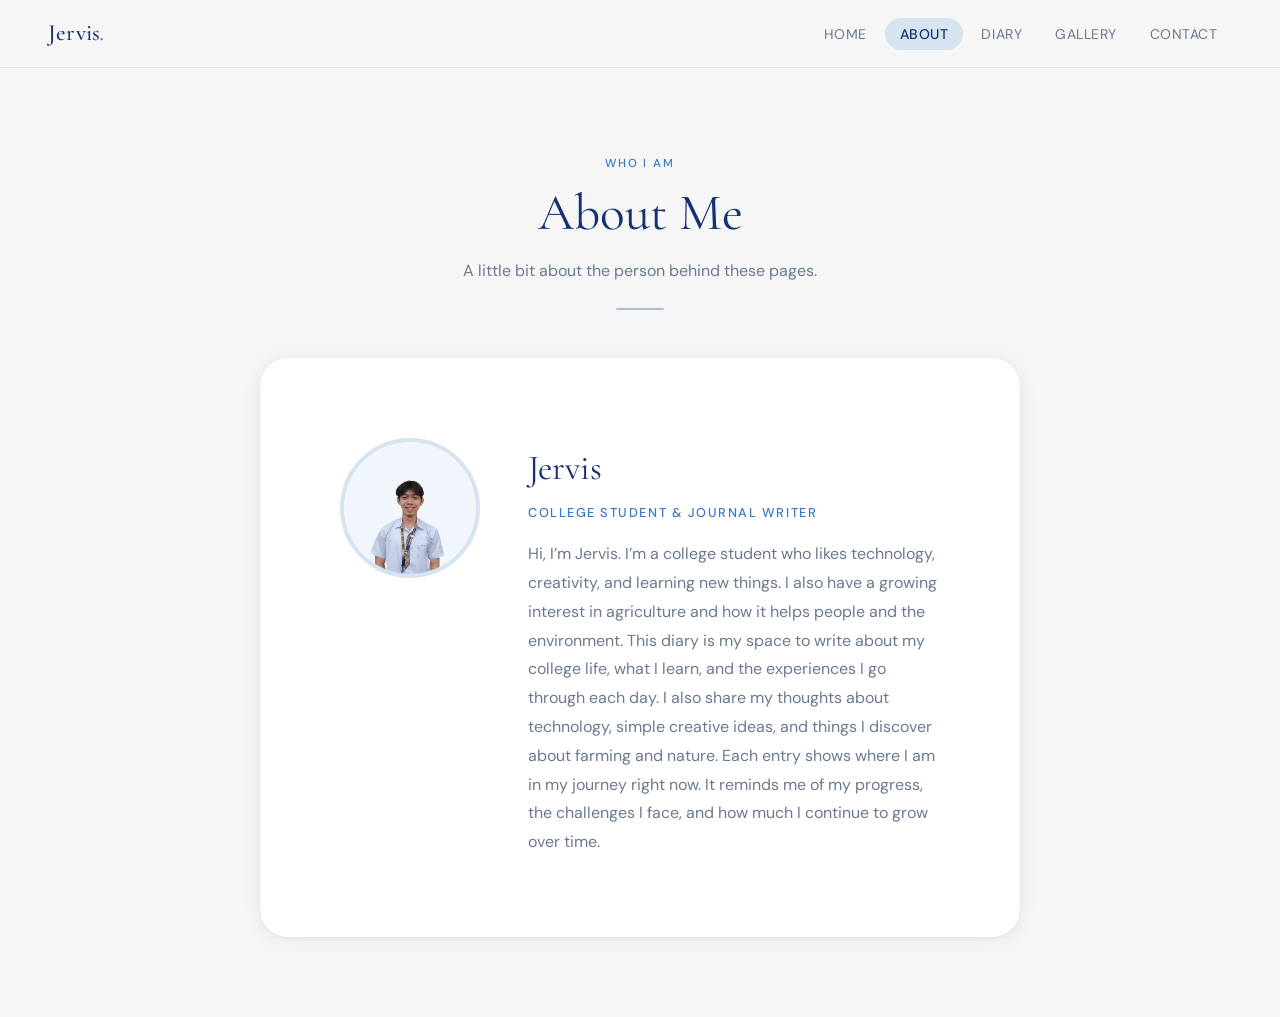
==== About.html @ 03a33ef6 "Initial commit" ====
<!DOCTYPE html>
<html lang="en">

<head>
  <meta charset="UTF-8">
  <meta name="viewport" content="width=device-width, initial-scale=1.0">
  <title>About | Jervis College Diary</title>
  <link rel="stylesheet" href="style.css">
</head>

<body>

  <nav class="site-nav">
    <a class="site-nav__brand" href="index.html">Jervis<span>.</span></a>
    <ul class="site-nav__links" id="navLinks">
      <li><a href="index.html">Home</a></li>
      <li><a href="About.html" class="active">About</a></li>
      <li><a href="Diary.html">Diary</a></li>
      <li><a href="Gallery.html">Gallery</a></li>
      <li><a href="Contact.html">Contact</a></li>
    </ul>
    <button class="nav-toggle" id="navToggle" aria-label="Toggle menu">
      <span></span><span></span><span></span>
    </button>
  </nav>

  <div class="page-wrapper">
    <header class="page-header">
      <span class="page-header__label">Who I Am</span>
      <h1 class="page-header__title">About Me</h1>
      <p class="page-header__desc">A little bit about the person behind these pages.</p>
      <div class="divider"></div>
    </header>

    <section class="about-section">
      <div class="about-card">
        <div class="about-card__avatar">
          <img src="src/IMG_20260216_111054_024-removebg-preview.png" alt="Jervis Profile">
        </div>
        <div class="about-card__info">
          <h2 class="about-card__name">Jervis</h2>
          <p class="about-card__role">College Student &amp; Journal Writer</p>
          <p class="about-card__bio">
            Hi, I’m Jervis. I’m a college student who likes technology, creativity, and learning new things. I also have
            a growing
            interest in agriculture and how it helps people and the environment.

            This diary is my space to write about my college life, what I learn, and the experiences I go through each
            day. I also
            share my thoughts about technology, simple creative ideas, and things I discover about farming and nature.

            Each entry shows where I am in my journey right now. It reminds me of my progress, the challenges I face,
            and how much I
            continue to grow over time.
          </p>
        </div>
      </div>
    </section>
  </div>

  <!-- <footer class="site-footer">
    <p class="site-footer__copy">&copy; 2026 Jervis. All rights reserved.</p>
    <nav class="site-footer__links">
      <a href="Diary.html">Diary</a>
      <a href="Gallery.html">Gallery</a>
      <a href="Contact.html">Contact</a>
    </nav>
  </footer> -->

  <script>
    const toggle = document.getElementById('navToggle');
    const links = document.getElementById('navLinks');
    toggle.addEventListener('click', () => links.classList.toggle('open'));
    links.querySelectorAll('a').forEach(a => a.addEventListener('click', () => links.classList.remove('open')));
  </script>
</body>

</html>
---- style.css ----
/* =============================================
   YSHOU COLLEGE DIARY — Redesigned Style
   Minimalist & Aesthetic UI/UX
   ============================================= */

@import url('https://fonts.googleapis.com/css2?family=Cormorant+Garamond:ital,wght@0,300;0,400;0,500;0,600;1,300;1,400&family=DM+Sans:wght@300;400;500&display=swap');

:root {
  --color-bg-main:        #F6F6F6;
  --color-bg-secondary:   #D6E4F0;
  --color-primary:        #1E56A0;
  --color-primary-dark:   #163172;
  --color-text-primary:   #163172;
  --color-text-secondary: #1E56A0;
  --color-text-muted:     #6B7A90;
  --color-border:         #D6E4F0;
  --color-accent:         #3A78C2;
  --color-bg-card:        #FFFFFF;
  --color-bg-hover:       #EBF3FA;
  --color-surface:        #F0F6FC;
  --color-ink:            #1a2a3a;
  --color-rule:           rgba(30, 86, 160, 0.12);
  --font-display: 'Cormorant Garamond', Georgia, serif;
  --font-body:    'DM Sans', system-ui, sans-serif;
  --space-xs:  0.5rem;
  --space-sm:  1rem;
  --space-md:  1.75rem;
  --space-lg:  3rem;
  --space-xl:  5rem;
  --radius-sm: 8px;
  --radius-md: 16px;
  --radius-lg: 28px;
  --shadow-card: 0 2px 20px rgba(22, 49, 114, 0.07), 0 1px 4px rgba(22, 49, 114, 0.05);
  --shadow-hover: 0 8px 32px rgba(22, 49, 114, 0.13), 0 2px 8px rgba(22, 49, 114, 0.08);
  --transition: 0.26s cubic-bezier(0.4, 0, 0.2, 1);
}

*, *::before, *::after { box-sizing: border-box; margin: 0; padding: 0; }
html { scroll-behavior: smooth; }
body {
  background-color: var(--color-bg-main);
  font-family: var(--font-body);
  font-size: 1rem;
  font-weight: 400;
  line-height: 1.7;
  color: var(--color-ink);
  -webkit-font-smoothing: antialiased;
}
img { display: block; max-width: 100%; }
a { text-decoration: none; color: inherit; }

/* NAVIGATION */
.site-nav {
  position: sticky; top: 0; z-index: 100;
  background: rgba(246, 246, 246, 0.88);
  backdrop-filter: blur(14px);
  -webkit-backdrop-filter: blur(14px);
  border-bottom: 1px solid var(--color-rule);
  padding: 0 var(--space-lg);
  display: flex; align-items: center; justify-content: space-between;
  height: 68px;
}
.site-nav__brand {
  font-family: var(--font-display);
  font-size: 1.45rem; font-weight: 500; letter-spacing: 0.01em;
  color: var(--color-primary-dark); white-space: nowrap;
}
.site-nav__brand span { color: var(--color-accent); font-style: italic; }
.site-nav__links { display: flex; align-items: center; gap: 0.25rem; list-style: none; }
.site-nav__links a {
  font-size: 0.875rem; font-weight: 400; letter-spacing: 0.04em;
  text-transform: uppercase; color: var(--color-text-muted);
  padding: 0.45rem 0.9rem; border-radius: 99px;
  transition: color var(--transition), background var(--transition);
}
.site-nav__links a:hover { color: var(--color-primary); background: var(--color-bg-hover); }
.site-nav__links a.active { color: var(--color-primary-dark); font-weight: 500; background: var(--color-bg-secondary); }
.nav-toggle { display: none; flex-direction: column; gap: 5px; cursor: pointer; padding: 6px; border: none; background: none; }
.nav-toggle span { display: block; width: 22px; height: 2px; background: var(--color-primary-dark); border-radius: 2px; transition: var(--transition); }

/* PAGE WRAPPER */
.page-wrapper { max-width: 1120px; margin: 0 auto; padding: 0 var(--space-lg); }

/* HERO */
.hero {
  min-height: calc(100vh - 68px); /* hero */
  display: flex;
  justify-content: center;
  align-items: center;
  gap: 0;
  padding: 0 0 0 var(--space-lg);
  max-width: 100%;
  margin: 0 auto;
  overflow: hidden;
  padding: auto 20%;
}
.hero__content {
  display: flex;
  flex-direction: column;
  padding-left: -100px;
  padding: var(--space-xl) var(--space-lg) var(--space-xl) 0;
}
.hero__eyebrow {
  display: inline-block; font-family: var(--font-body);
  font-size: 0.75rem; font-weight: 500; letter-spacing: 0.14em;
  text-transform: uppercase; color: var(--color-accent);
  margin-bottom: var(--space-sm); opacity: 0;
  animation: fadeUp 0.7s 0.1s forwards;
}
.hero__title {
  font-family: var(--font-display);
  font-size: clamp(2.6rem, 5.5vw, 4.4rem); font-weight: 400;
  line-height: 1.12; color: var(--color-primary-dark);
  margin-bottom: var(--space-md); opacity: 0;
  animation: fadeUp 0.7s 0.2s forwards;
}
.hero__title em { font-style: italic; color: var(--color-accent); }
.hero__subtitle {
  font-size: 1.05rem; line-height: 1.75; color: var(--color-text-muted);
  max-width: 420px; margin-bottom: var(--space-lg);
  opacity: 0; animation: fadeUp 0.7s 0.3s forwards;
}
.hero__actions { display: flex; gap: var(--space-sm); flex-wrap: wrap; opacity: 0; animation: fadeUp 0.7s 0.4s forwards; }
.hero__image-wrap {
  display: flex;
  justify-content: center;
  align-items: flex-end;
  opacity: 0;
  animation: fadeIn 1s 0.3s forwards;
  /* Break out of the grid column to bleed toward the right edge */
  margin-right: calc(-1 * var(--space-lg));
  overflow: visible;
  position: relative;
}
.hero__image-wrap img {
  height: calc(100vh - 68px);
  max-height: none;
  width: auto;
  object-fit: contain;
  object-position: bottom center;
  /* filter: drop-shadow(-24px 0 56px rgba(30, 86, 160, 0.18)) drop-shadow(0 32px 64px rgba(22, 49, 114, 0.16)); */
  transform-origin: bottom right;
  margin-left: 250px;
}

/* BUTTONS */
.btn {
  display: inline-flex; align-items: center; gap: 0.4rem;
  font-family: var(--font-body); font-size: 0.875rem; font-weight: 500;
  letter-spacing: 0.04em; padding: 0.72rem 1.6rem;
  border-radius: var(--radius-sm); border: 1.5px solid transparent;
  cursor: pointer; transition: all var(--transition); white-space: nowrap;
}
.btn-primary { background: var(--color-primary); color: #fff; border-color: var(--color-primary); }
.btn-primary:hover { background: var(--color-primary-dark); border-color: var(--color-primary-dark); box-shadow: 0 4px 16px rgba(22, 49, 114, 0.22); transform: translateY(-1px); color: #fff; }
.btn-outline { background: transparent; color: var(--color-primary); border-color: rgba(30, 86, 160, 0.35); }
.btn-outline:hover { background: var(--color-bg-hover); border-color: var(--color-primary); transform: translateY(-1px); color: var(--color-primary-dark); }

/* PAGE HEADER */
.page-header { padding: var(--space-xl) 0 var(--space-lg); text-align: center; }
.page-header__label { display: inline-block; font-size: 0.72rem; font-weight: 500; letter-spacing: 0.16em; text-transform: uppercase; color: var(--color-accent); margin-bottom: 0.6rem; }
.page-header__title { font-family: var(--font-display); font-size: clamp(2rem, 4vw, 3.2rem); font-weight: 400; color: var(--color-primary-dark); line-height: 1.2; margin-bottom: 0.75rem; }
.page-header__desc { font-size: 1rem; color: var(--color-text-muted); max-width: 520px; margin: 0 auto; line-height: 1.7; }
.divider { width: 48px; height: 2px; background: var(--color-primary); border-radius: 2px; margin: 1.5rem auto 0; opacity: 0.35; }

/* DIARY ENTRIES */
.entries-list { max-width: 700px; margin: 0 auto; padding-bottom: var(--space-xl); }
.entry-card {
  background: var(--color-bg-card); border-radius: var(--radius-md);
  padding: var(--space-md) var(--space-lg); margin-bottom: var(--space-md);
  box-shadow: var(--shadow-card); border-left: 3px solid var(--color-bg-secondary);
  transition: box-shadow var(--transition), border-color var(--transition), transform var(--transition);
  cursor: default;
}
.entry-card:hover { box-shadow: var(--shadow-hover); border-left-color: var(--color-primary); transform: translateY(-2px); }
.entry-card__date { font-size: 0.75rem; font-weight: 500; letter-spacing: 0.1em; text-transform: uppercase; color: var(--color-accent); margin-bottom: 0.5rem; }
.entry-card__title { font-family: var(--font-display); font-size: 1.5rem; font-weight: 500; color: var(--color-primary-dark); margin-bottom: 0.65rem; line-height: 1.3; }
.entry-card__body { font-size: 0.97rem; color: var(--color-text-muted); line-height: 1.8; }

/* ABOUT */
.about-section { max-width: 760px; margin: 0 auto; padding-bottom: var(--space-xl); }
.about-card { background: var(--color-bg-card); border-radius: var(--radius-lg); padding: var(--space-xl); box-shadow: var(--shadow-card); display: flex; gap: var(--space-lg); align-items: flex-start; }
.about-card__avatar { flex-shrink: 0; width: 140px; height: 140px; border-radius: 50%; overflow: hidden; border: 4px solid var(--color-bg-secondary); background: var(--color-surface); }
.about-card__avatar img { width: 100%; height: 100%; object-fit: cover; object-position: center top; }
.about-card__name { font-family: var(--font-display); font-size: 2.2rem; font-weight: 400; color: var(--color-primary-dark); margin-bottom: 0.3rem; }
.about-card__role { font-size: 0.8rem; font-weight: 500; letter-spacing: 0.12em; text-transform: uppercase; color: var(--color-accent); margin-bottom: var(--space-sm); }
.about-card__bio { font-size: 1rem; color: var(--color-text-muted); line-height: 1.8; }

/* GALLERY */
.gallery-grid { display: grid; grid-template-columns: repeat(3, 1fr); gap: var(--space-md); padding-bottom: var(--space-xl); }
.gallery-item { border-radius: var(--radius-md); overflow: hidden; background: var(--color-bg-secondary); aspect-ratio: 1 / 1; box-shadow: var(--shadow-card); transition: box-shadow var(--transition), transform var(--transition); cursor: zoom-in; }
.gallery-item:hover { box-shadow: var(--shadow-hover); transform: scale(1.02); }
.gallery-item img { width: 100%; height: 100%; object-fit: cover; object-position: top; transition: transform var(--transition); }
.gallery-item:hover img { transform: scale(1.05); }

/* CONTACT */
.contact-wrap { max-width: 580px; margin: 0 auto; padding-bottom: var(--space-xl); }
.contact-form { background: var(--color-bg-card); border-radius: var(--radius-lg); padding: var(--space-xl); box-shadow: var(--shadow-card); }
.form-group { margin-bottom: 1.4rem; }
.form-label { display: block; font-size: 0.78rem; font-weight: 500; letter-spacing: 0.1em; text-transform: uppercase; color: var(--color-text-secondary); margin-bottom: 0.5rem; }
.form-control { width: 100%; padding: 0.72rem 1rem; font-family: var(--font-body); font-size: 0.95rem; color: var(--color-ink); background: var(--color-surface); border: 1.5px solid var(--color-border); border-radius: var(--radius-sm); transition: border-color var(--transition), box-shadow var(--transition), background var(--transition); outline: none; -webkit-appearance: none; }
.form-control::placeholder { color: #b0bcc8; }
.form-control:focus { background: #fff; border-color: var(--color-primary); box-shadow: 0 0 0 4px rgba(30, 86, 160, 0.1); }
textarea.form-control { resize: vertical; min-height: 130px; }

/* FOOTER */
.site-footer { border-top: 1px solid var(--color-rule); padding: var(--space-md) var(--space-lg); display: flex; align-items: center; justify-content: space-between; flex-wrap: wrap; gap: 1rem; }
.site-footer__copy { font-size: 0.82rem; color: var(--color-text-muted); }
.site-footer__links { display: flex; gap: var(--space-sm); }
.site-footer__links a { font-size: 0.82rem; color: var(--color-text-muted); transition: color var(--transition); }
.site-footer__links a:hover { color: var(--color-primary); }

/* ANIMATIONS */
@keyframes fadeUp { from { opacity: 0; transform: translateY(18px); } to { opacity: 1; transform: translateY(0); } }
@keyframes fadeIn { from { opacity: 0; } to { opacity: 1; } }
.entry-card:nth-child(1) { animation: fadeUp 0.55s 0.05s both; }
.entry-card:nth-child(2) { animation: fadeUp 0.55s 0.13s both; }
.entry-card:nth-child(3) { animation: fadeUp 0.55s 0.21s both; }
.entry-card:nth-child(4) { animation: fadeUp 0.55s 0.29s both; }
.gallery-item:nth-child(1) { animation: fadeUp 0.5s 0.05s both; }
.gallery-item:nth-child(2) { animation: fadeUp 0.5s 0.12s both; }
.gallery-item:nth-child(3) { animation: fadeUp 0.5s 0.19s both; }

/* RESPONSIVE */
@media (max-width: 900px) {
  .hero { grid-template-columns: 1fr; text-align: center; padding: var(--space-lg) var(--space-md); gap: var(--space-md); min-height: unset; overflow: hidden; }
  .hero__subtitle { margin-left: auto; margin-right: auto; }
  .hero__actions { justify-content: center; }
  .hero__image-wrap img { height: 55vh; max-height: none; }
  .hero__image-wrap { order: -1; }
  .about-card { flex-direction: column; align-items: center; text-align: center; padding: var(--space-lg); }
  .gallery-grid { grid-template-columns: repeat(2, 1fr); }
  .site-nav { padding: 0 var(--space-md); }
  .page-wrapper { padding: 0 var(--space-md); }
}
@media (max-width: 600px) {
  .site-nav__links { display: none; position: fixed; inset: 68px 0 0 0; background: rgba(246, 246, 246, 0.97); flex-direction: column; align-items: center; justify-content: center; gap: 0.5rem; padding: var(--space-lg); }
  .site-nav__links.open { display: flex; }
  .site-nav__links a { font-size: 1.1rem; padding: 0.7rem 2rem; width: 100%; text-align: center; }
  .nav-toggle { display: flex; }
  .gallery-grid { grid-template-columns: 1fr; }
  .page-wrapper { padding: 0 var(--space-sm); }
  .contact-form, .about-card { padding: var(--space-lg) var(--space-md); }
  .entry-card { padding: var(--space-sm) var(--space-md); }
}
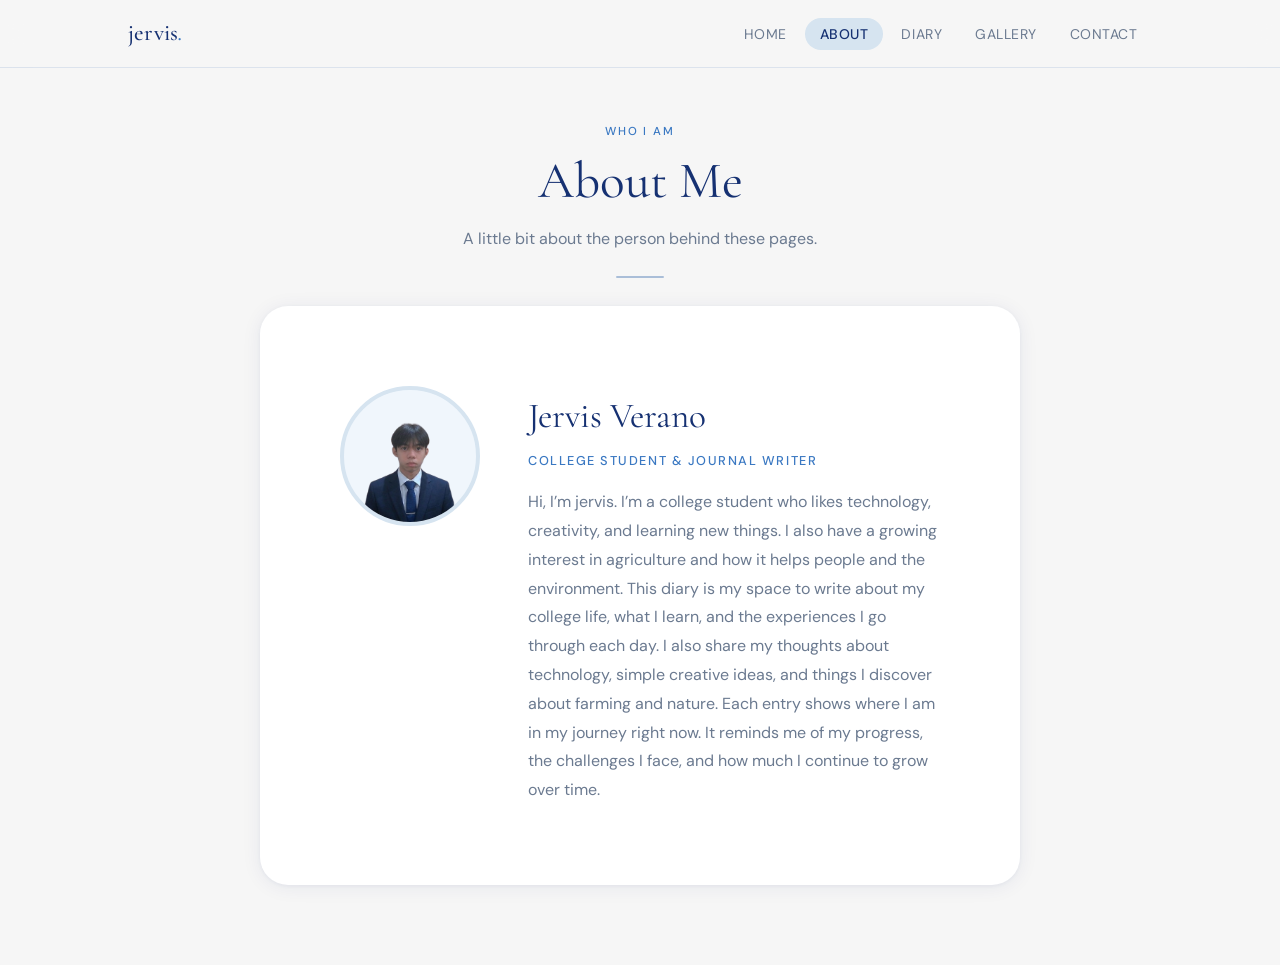
==== commit ef5b14e6: "added and fixed responsive" ====
--- a/About.html
+++ b/About.html
@@ -4,24 +4,26 @@
 <head>
   <meta charset="UTF-8">
   <meta name="viewport" content="width=device-width, initial-scale=1.0">
-  <title>About | Jervis College Diary</title>
+  <title>About | jervis College Diary</title>
   <link rel="stylesheet" href="style.css">
 </head>
 
 <body>
 
   <nav class="site-nav">
-    <a class="site-nav__brand" href="index.html">Jervis<span>.</span></a>
-    <ul class="site-nav__links" id="navLinks">
-      <li><a href="index.html">Home</a></li>
-      <li><a href="About.html" class="active">About</a></li>
-      <li><a href="Diary.html">Diary</a></li>
-      <li><a href="Gallery.html">Gallery</a></li>
-      <li><a href="Contact.html">Contact</a></li>
-    </ul>
-    <button class="nav-toggle" id="navToggle" aria-label="Toggle menu">
-      <span></span><span></span><span></span>
-    </button>
+    <div class="site-nav__inner">
+      <a class="site-nav__brand" href="index.html">jervis<span>.</span></a>
+      <ul class="site-nav__links" id="navLinks">
+        <li><a href="index.html">Home</a></li>
+        <li><a href="About.html" class="active">About</a></li>
+        <li><a href="Diary.html">Diary</a></li>
+        <li><a href="Gallery.html">Gallery</a></li>
+        <li><a href="Contact.html">Contact</a></li>
+      </ul>
+      <button class="nav-toggle" id="navToggle" aria-label="Toggle menu">
+        <span></span><span></span><span></span>
+      </button>
+    </div>
   </nav>
 
   <div class="page-wrapper">
@@ -35,13 +37,13 @@
     <section class="about-section">
       <div class="about-card">
         <div class="about-card__avatar">
-          <img src="src/IMG_20260216_111054_024-removebg-preview.png" alt="Jervis Profile">
+          <img src="src/picture-resume.png" alt="jervis Profile">
         </div>
         <div class="about-card__info">
-          <h2 class="about-card__name">Jervis</h2>
+          <h2 class="about-card__name">Jervis Verano</h2>
           <p class="about-card__role">College Student &amp; Journal Writer</p>
           <p class="about-card__bio">
-            Hi, I’m Jervis. I’m a college student who likes technology, creativity, and learning new things. I also have
+            Hi, I’m jervis. I’m a college student who likes technology, creativity, and learning new things. I also have
             a growing
             interest in agriculture and how it helps people and the environment.
 
@@ -59,7 +61,7 @@
   </div>
 
   <!-- <footer class="site-footer">
-    <p class="site-footer__copy">&copy; 2026 Jervis. All rights reserved.</p>
+    <p class="site-footer__copy">&copy; 2026 jervis. All rights reserved.</p>
     <nav class="site-footer__links">
       <a href="Diary.html">Diary</a>
       <a href="Gallery.html">Gallery</a>
@@ -67,11 +69,17 @@
     </nav>
   </footer> -->
 
-  <script>
+    <script>
     const toggle = document.getElementById('navToggle');
-    const links = document.getElementById('navLinks');
-    toggle.addEventListener('click', () => links.classList.toggle('open'));
-    links.querySelectorAll('a').forEach(a => a.addEventListener('click', () => links.classList.remove('open')));
+    const links  = document.getElementById('navLinks');
+    toggle.addEventListener('click', () => {
+      links.classList.toggle('open');
+      toggle.classList.toggle('open');
+    });
+    links.querySelectorAll('a').forEach(a => a.addEventListener('click', () => {
+      links.classList.remove('open');
+      toggle.classList.remove('open');
+    }));
   </script>
 </body>
 
--- a/style.css
+++ b/style.css
@@ -6,27 +6,27 @@
 @import url('https://fonts.googleapis.com/css2?family=Cormorant+Garamond:ital,wght@0,300;0,400;0,500;0,600;1,300;1,400&family=DM+Sans:wght@300;400;500&display=swap');
 
 :root {
-  --color-bg-main:        #F6F6F6;
-  --color-bg-secondary:   #D6E4F0;
-  --color-primary:        #1E56A0;
-  --color-primary-dark:   #163172;
-  --color-text-primary:   #163172;
+  --color-bg-main: #F6F6F6;
+  --color-bg-secondary: #D6E4F0;
+  --color-primary: #1E56A0;
+  --color-primary-dark: #163172;
+  --color-text-primary: #163172;
   --color-text-secondary: #1E56A0;
-  --color-text-muted:     #6B7A90;
-  --color-border:         #D6E4F0;
-  --color-accent:         #3A78C2;
-  --color-bg-card:        #FFFFFF;
-  --color-bg-hover:       #EBF3FA;
-  --color-surface:        #F0F6FC;
-  --color-ink:            #1a2a3a;
-  --color-rule:           rgba(30, 86, 160, 0.12);
+  --color-text-muted: #6B7A90;
+  --color-border: #D6E4F0;
+  --color-accent: #3A78C2;
+  --color-bg-card: #FFFFFF;
+  --color-bg-hover: #EBF3FA;
+  --color-surface: #F0F6FC;
+  --color-ink: #1a2a3a;
+  --color-rule: rgba(30, 86, 160, 0.12);
   --font-display: 'Cormorant Garamond', Georgia, serif;
-  --font-body:    'DM Sans', system-ui, sans-serif;
-  --space-xs:  0.5rem;
-  --space-sm:  1rem;
-  --space-md:  1.75rem;
-  --space-lg:  3rem;
-  --space-xl:  5rem;
+  --font-body: 'DM Sans', system-ui, sans-serif;
+  --space-xs: 0.5rem;
+  --space-sm: 1rem;
+  --space-md: 1.75rem;
+  --space-lg: 3rem;
+  --space-xl: 5rem;
   --radius-sm: 8px;
   --radius-md: 16px;
   --radius-lg: 28px;
@@ -35,8 +35,18 @@
   --transition: 0.26s cubic-bezier(0.4, 0, 0.2, 1);
 }
 
-*, *::before, *::after { box-sizing: border-box; margin: 0; padding: 0; }
-html { scroll-behavior: smooth; }
+*,
+*::before,
+*::after {
+  box-sizing: border-box;
+  margin: 0;
+  padding: 0;
+}
+
+html {
+  scroll-behavior: smooth;
+}
+
 body {
   background-color: var(--color-bg-main);
   font-family: var(--font-body);
@@ -46,200 +56,853 @@
   color: var(--color-ink);
   -webkit-font-smoothing: antialiased;
 }
-img { display: block; max-width: 100%; }
-a { text-decoration: none; color: inherit; }
+
+img {
+  display: block;
+  max-width: 100%;
+}
+
+a {
+  text-decoration: none;
+  color: inherit;
+}
 
 /* NAVIGATION */
 .site-nav {
-  position: sticky; top: 0; z-index: 100;
+  position: sticky;
+  top: 0;
+  z-index: 100;
   background: rgba(246, 246, 246, 0.88);
   backdrop-filter: blur(14px);
   -webkit-backdrop-filter: blur(14px);
   border-bottom: 1px solid var(--color-rule);
+  padding: 0;
+  height: 68px;
+}
+
+.site-nav__inner {
+  max-width: 1120px;
+  width: 100%;
+  margin: 0 auto;
   padding: 0 var(--space-lg);
-  display: flex; align-items: center; justify-content: space-between;
-  height: 68px;
-}
+  display: flex;
+  align-items: center;
+  justify-content: space-between;
+  height: 100%;
+}
+
 .site-nav__brand {
   font-family: var(--font-display);
-  font-size: 1.45rem; font-weight: 500; letter-spacing: 0.01em;
-  color: var(--color-primary-dark); white-space: nowrap;
-}
-.site-nav__brand span { color: var(--color-accent); font-style: italic; }
-.site-nav__links { display: flex; align-items: center; gap: 0.25rem; list-style: none; }
+  font-size: 1.45rem;
+  font-weight: 500;
+  letter-spacing: 0.01em;
+  color: var(--color-primary-dark);
+  white-space: nowrap;
+}
+
+.site-nav__brand span {
+  color: var(--color-accent);
+  font-style: italic;
+}
+
+.site-nav__links {
+  display: flex;
+  align-items: center;
+  gap: 0.25rem;
+  list-style: none;
+}
+
 .site-nav__links a {
-  font-size: 0.875rem; font-weight: 400; letter-spacing: 0.04em;
-  text-transform: uppercase; color: var(--color-text-muted);
-  padding: 0.45rem 0.9rem; border-radius: 99px;
+  font-size: 0.875rem;
+  font-weight: 400;
+  letter-spacing: 0.04em;
+  text-transform: uppercase;
+  color: var(--color-text-muted);
+  padding: 0.45rem 0.9rem;
+  border-radius: 99px;
   transition: color var(--transition), background var(--transition);
 }
-.site-nav__links a:hover { color: var(--color-primary); background: var(--color-bg-hover); }
-.site-nav__links a.active { color: var(--color-primary-dark); font-weight: 500; background: var(--color-bg-secondary); }
-.nav-toggle { display: none; flex-direction: column; gap: 5px; cursor: pointer; padding: 6px; border: none; background: none; }
-.nav-toggle span { display: block; width: 22px; height: 2px; background: var(--color-primary-dark); border-radius: 2px; transition: var(--transition); }
+
+.site-nav__links a:hover {
+  color: var(--color-primary);
+  background: var(--color-bg-hover);
+}
+
+.site-nav__links a.active {
+  color: var(--color-primary-dark);
+  font-weight: 500;
+  background: var(--color-bg-secondary);
+}
+
+.nav-toggle {
+  display: none;
+  flex-direction: column;
+  gap: 5px;
+  cursor: pointer;
+  padding: 6px;
+  border: none;
+  background: none;
+}
+
+.nav-toggle span {
+  display: block;
+  width: 22px;
+  height: 2px;
+  background: var(--color-primary-dark);
+  border-radius: 2px;
+  transition: var(--transition);
+}
 
 /* PAGE WRAPPER */
-.page-wrapper { max-width: 1120px; margin: 0 auto; padding: 0 var(--space-lg); }
+.page-wrapper {
+  max-width: 1120px;
+  margin: 0 auto;
+  padding: 0 var(--space-lg);
+}
 
 /* HERO */
 .hero {
-  min-height: calc(100vh - 68px); /* hero */
-  display: flex;
+  display: flex;
+  align-items: center;
   justify-content: center;
-  align-items: center;
-  gap: 0;
-  padding: 0 0 0 var(--space-lg);
-  max-width: 100%;
-  margin: 0 auto;
+  min-height: calc(100vh - 68px);
   overflow: hidden;
-  padding: auto 20%;
-}
+  padding: 0 var(--space-lg);
+}
+
 .hero__content {
   display: flex;
   flex-direction: column;
-  padding-left: -100px;
+  flex: 0 1 540px;
+  min-width: 0;
   padding: var(--space-xl) var(--space-lg) var(--space-xl) 0;
 }
+
 .hero__eyebrow {
-  display: inline-block; font-family: var(--font-body);
-  font-size: 0.75rem; font-weight: 500; letter-spacing: 0.14em;
-  text-transform: uppercase; color: var(--color-accent);
-  margin-bottom: var(--space-sm); opacity: 0;
+  display: inline-block;
+  font-family: var(--font-body);
+  font-size: 0.75rem;
+  font-weight: 500;
+  letter-spacing: 0.14em;
+  text-transform: uppercase;
+  color: var(--color-accent);
+  margin-bottom: var(--space-sm);
+  opacity: 0;
   animation: fadeUp 0.7s 0.1s forwards;
 }
+
 .hero__title {
   font-family: var(--font-display);
-  font-size: clamp(2.6rem, 5.5vw, 4.4rem); font-weight: 400;
-  line-height: 1.12; color: var(--color-primary-dark);
-  margin-bottom: var(--space-md); opacity: 0;
+  font-size: clamp(2.6rem, 5.5vw, 4.4rem);
+  font-weight: 400;
+  line-height: 1.12;
+  color: var(--color-primary-dark);
+  margin-bottom: var(--space-md);
+  opacity: 0;
   animation: fadeUp 0.7s 0.2s forwards;
 }
-.hero__title em { font-style: italic; color: var(--color-accent); }
+
+.hero__title em {
+  font-style: italic;
+  color: var(--color-accent);
+}
+
 .hero__subtitle {
-  font-size: 1.05rem; line-height: 1.75; color: var(--color-text-muted);
-  max-width: 420px; margin-bottom: var(--space-lg);
-  opacity: 0; animation: fadeUp 0.7s 0.3s forwards;
-}
-.hero__actions { display: flex; gap: var(--space-sm); flex-wrap: wrap; opacity: 0; animation: fadeUp 0.7s 0.4s forwards; }
+  font-size: 1.05rem;
+  line-height: 1.75;
+  color: var(--color-text-muted);
+  max-width: 420px;
+  margin-bottom: var(--space-lg);
+  opacity: 0;
+  animation: fadeUp 0.7s 0.3s forwards;
+}
+
+.hero__actions {
+  display: flex;
+  gap: var(--space-sm);
+  flex-wrap: wrap;
+  opacity: 0;
+  animation: fadeUp 0.7s 0.4s forwards;
+}
+
 .hero__image-wrap {
-  display: flex;
-  justify-content: center;
+  flex: 1 1 auto;
+  display: flex;
+  justify-content: flex-end;
   align-items: flex-end;
+  align-self: flex-end;
+  overflow: hidden;
+  min-width: 0;
+  min-height: 0;
   opacity: 0;
   animation: fadeIn 1s 0.3s forwards;
-  /* Break out of the grid column to bleed toward the right edge */
-  margin-right: calc(-1 * var(--space-lg));
-  overflow: visible;
   position: relative;
 }
+
 .hero__image-wrap img {
   height: calc(100vh - 68px);
-  max-height: none;
   width: auto;
+  max-width: none;
   object-fit: contain;
-  object-position: bottom center;
-  /* filter: drop-shadow(-24px 0 56px rgba(30, 86, 160, 0.18)) drop-shadow(0 32px 64px rgba(22, 49, 114, 0.16)); */
-  transform-origin: bottom right;
-  margin-left: 250px;
+  object-position: bottom right;
+  display: block;
+  flex-shrink: 0;
 }
 
 /* BUTTONS */
 .btn {
-  display: inline-flex; align-items: center; gap: 0.4rem;
-  font-family: var(--font-body); font-size: 0.875rem; font-weight: 500;
-  letter-spacing: 0.04em; padding: 0.72rem 1.6rem;
-  border-radius: var(--radius-sm); border: 1.5px solid transparent;
-  cursor: pointer; transition: all var(--transition); white-space: nowrap;
-}
-.btn-primary { background: var(--color-primary); color: #fff; border-color: var(--color-primary); }
-.btn-primary:hover { background: var(--color-primary-dark); border-color: var(--color-primary-dark); box-shadow: 0 4px 16px rgba(22, 49, 114, 0.22); transform: translateY(-1px); color: #fff; }
-.btn-outline { background: transparent; color: var(--color-primary); border-color: rgba(30, 86, 160, 0.35); }
-.btn-outline:hover { background: var(--color-bg-hover); border-color: var(--color-primary); transform: translateY(-1px); color: var(--color-primary-dark); }
+  display: inline-flex;
+  align-items: center;
+  gap: 0.4rem;
+  font-family: var(--font-body);
+  font-size: 0.875rem;
+  font-weight: 500;
+  letter-spacing: 0.04em;
+  padding: 0.72rem 1.6rem;
+  border-radius: var(--radius-sm);
+  border: 1.5px solid transparent;
+  cursor: pointer;
+  transition: all var(--transition);
+  white-space: nowrap;
+}
+
+.btn-primary {
+  background: var(--color-primary);
+  color: #fff;
+  border-color: var(--color-primary);
+}
+
+.btn-primary:hover {
+  background: var(--color-primary-dark);
+  border-color: var(--color-primary-dark);
+  box-shadow: 0 4px 16px rgba(22, 49, 114, 0.22);
+  transform: translateY(-1px);
+  color: #fff;
+}
+
+.btn-outline {
+  background: transparent;
+  color: var(--color-primary);
+  border-color: rgba(30, 86, 160, 0.35);
+}
+
+.btn-outline:hover {
+  background: var(--color-bg-hover);
+  border-color: var(--color-primary);
+  transform: translateY(-1px);
+  color: var(--color-primary-dark);
+}
 
 /* PAGE HEADER */
-.page-header { padding: var(--space-xl) 0 var(--space-lg); text-align: center; }
-.page-header__label { display: inline-block; font-size: 0.72rem; font-weight: 500; letter-spacing: 0.16em; text-transform: uppercase; color: var(--color-accent); margin-bottom: 0.6rem; }
-.page-header__title { font-family: var(--font-display); font-size: clamp(2rem, 4vw, 3.2rem); font-weight: 400; color: var(--color-primary-dark); line-height: 1.2; margin-bottom: 0.75rem; }
-.page-header__desc { font-size: 1rem; color: var(--color-text-muted); max-width: 520px; margin: 0 auto; line-height: 1.7; }
-.divider { width: 48px; height: 2px; background: var(--color-primary); border-radius: 2px; margin: 1.5rem auto 0; opacity: 0.35; }
+.page-header {
+  padding: var(--space-lg) 0 var(--space-md);
+  text-align: center;
+}
+
+.page-header__label {
+  display: inline-block;
+  font-size: 0.72rem;
+  font-weight: 500;
+  letter-spacing: 0.16em;
+  text-transform: uppercase;
+  color: var(--color-accent);
+  margin-bottom: 0.6rem;
+}
+
+.page-header__title {
+  font-family: var(--font-display);
+  font-size: clamp(2rem, 4vw, 3.2rem);
+  font-weight: 400;
+  color: var(--color-primary-dark);
+  line-height: 1.2;
+  margin-bottom: 0.75rem;
+}
+
+.page-header__desc {
+  font-size: 1rem;
+  color: var(--color-text-muted);
+  max-width: 520px;
+  margin: 0 auto;
+  line-height: 1.7;
+}
+
+.divider {
+  width: 48px;
+  height: 2px;
+  background: var(--color-primary);
+  border-radius: 2px;
+  margin: 1.5rem auto 0;
+  opacity: 0.35;
+}
 
 /* DIARY ENTRIES */
-.entries-list { max-width: 700px; margin: 0 auto; padding-bottom: var(--space-xl); }
+.entries-list {
+  max-width: 700px;
+  margin: 0 auto;
+  padding-bottom: var(--space-xl);
+}
+
 .entry-card {
-  background: var(--color-bg-card); border-radius: var(--radius-md);
-  padding: var(--space-md) var(--space-lg); margin-bottom: var(--space-md);
-  box-shadow: var(--shadow-card); border-left: 3px solid var(--color-bg-secondary);
+  background: var(--color-bg-card);
+  border-radius: var(--radius-md);
+  padding: var(--space-md) var(--space-lg);
+  margin-bottom: var(--space-md);
+  box-shadow: var(--shadow-card);
+  border-left: 3px solid var(--color-bg-secondary);
   transition: box-shadow var(--transition), border-color var(--transition), transform var(--transition);
   cursor: default;
 }
-.entry-card:hover { box-shadow: var(--shadow-hover); border-left-color: var(--color-primary); transform: translateY(-2px); }
-.entry-card__date { font-size: 0.75rem; font-weight: 500; letter-spacing: 0.1em; text-transform: uppercase; color: var(--color-accent); margin-bottom: 0.5rem; }
-.entry-card__title { font-family: var(--font-display); font-size: 1.5rem; font-weight: 500; color: var(--color-primary-dark); margin-bottom: 0.65rem; line-height: 1.3; }
-.entry-card__body { font-size: 0.97rem; color: var(--color-text-muted); line-height: 1.8; }
+
+.entry-card:hover {
+  box-shadow: var(--shadow-hover);
+  border-left-color: var(--color-primary);
+  transform: translateY(-2px);
+}
+
+.entry-card__date {
+  font-size: 0.75rem;
+  font-weight: 500;
+  letter-spacing: 0.1em;
+  text-transform: uppercase;
+  color: var(--color-accent);
+  margin-bottom: 0.5rem;
+}
+
+.entry-card__title {
+  font-family: var(--font-display);
+  font-size: 1.5rem;
+  font-weight: 500;
+  color: var(--color-primary-dark);
+  margin-bottom: 0.65rem;
+  line-height: 1.3;
+}
+
+.entry-card__body {
+  font-size: 0.97rem;
+  color: var(--color-text-muted);
+  line-height: 1.8;
+}
 
 /* ABOUT */
-.about-section { max-width: 760px; margin: 0 auto; padding-bottom: var(--space-xl); }
-.about-card { background: var(--color-bg-card); border-radius: var(--radius-lg); padding: var(--space-xl); box-shadow: var(--shadow-card); display: flex; gap: var(--space-lg); align-items: flex-start; }
-.about-card__avatar { flex-shrink: 0; width: 140px; height: 140px; border-radius: 50%; overflow: hidden; border: 4px solid var(--color-bg-secondary); background: var(--color-surface); }
-.about-card__avatar img { width: 100%; height: 100%; object-fit: cover; object-position: center top; }
-.about-card__name { font-family: var(--font-display); font-size: 2.2rem; font-weight: 400; color: var(--color-primary-dark); margin-bottom: 0.3rem; }
-.about-card__role { font-size: 0.8rem; font-weight: 500; letter-spacing: 0.12em; text-transform: uppercase; color: var(--color-accent); margin-bottom: var(--space-sm); }
-.about-card__bio { font-size: 1rem; color: var(--color-text-muted); line-height: 1.8; }
+.about-section {
+  max-width: 760px;
+  margin: 0 auto;
+  padding-bottom: var(--space-xl);
+}
+
+.about-card {
+  background: var(--color-bg-card);
+  border-radius: var(--radius-lg);
+  padding: var(--space-xl);
+  box-shadow: var(--shadow-card);
+  display: flex;
+  gap: var(--space-lg);
+  align-items: flex-start;
+}
+
+.about-card__avatar {
+  flex-shrink: 0;
+  width: 140px;
+  height: 140px;
+  border-radius: 50%;
+  overflow: hidden;
+  border: 4px solid var(--color-bg-secondary);
+  background: var(--color-surface);
+}
+
+.about-card__avatar img {
+  width: 100%;
+  height: 100%;
+  object-fit: cover;
+  object-position: center top;
+}
+
+.about-card__name {
+  font-family: var(--font-display);
+  font-size: 2.2rem;
+  font-weight: 400;
+  color: var(--color-primary-dark);
+  margin-bottom: 0.3rem;
+}
+
+.about-card__role {
+  font-size: 0.8rem;
+  font-weight: 500;
+  letter-spacing: 0.12em;
+  text-transform: uppercase;
+  color: var(--color-accent);
+  margin-bottom: var(--space-sm);
+}
+
+.about-card__bio {
+  font-size: 1rem;
+  color: var(--color-text-muted);
+  line-height: 1.8;
+}
 
 /* GALLERY */
-.gallery-grid { display: grid; grid-template-columns: repeat(3, 1fr); gap: var(--space-md); padding-bottom: var(--space-xl); }
-.gallery-item { border-radius: var(--radius-md); overflow: hidden; background: var(--color-bg-secondary); aspect-ratio: 1 / 1; box-shadow: var(--shadow-card); transition: box-shadow var(--transition), transform var(--transition); cursor: zoom-in; }
-.gallery-item:hover { box-shadow: var(--shadow-hover); transform: scale(1.02); }
-.gallery-item img { width: 100%; height: 100%; object-fit: cover; object-position: top; transition: transform var(--transition); }
-.gallery-item:hover img { transform: scale(1.05); }
+.gallery-grid {
+  display: grid;
+  grid-template-columns: repeat(3, 1fr);
+  gap: var(--space-md);
+  padding-bottom: var(--space-xl);
+}
+
+.gallery-item {
+  border-radius: var(--radius-md);
+  overflow: hidden;
+  background: var(--color-bg-secondary);
+  aspect-ratio: 1 / 1;
+  box-shadow: var(--shadow-card);
+  transition: box-shadow var(--transition), transform var(--transition);
+  cursor: zoom-in;
+}
+
+.gallery-item:hover {
+  box-shadow: var(--shadow-hover);
+  transform: scale(1.02);
+}
+
+.gallery-item img {
+  width: 100%;
+  height: 100%;
+  object-fit: cover;
+  object-position: top;
+  transition: transform var(--transition);
+}
+
+.gallery-item:hover img {
+  transform: scale(1.05);
+}
 
 /* CONTACT */
-.contact-wrap { max-width: 580px; margin: 0 auto; padding-bottom: var(--space-xl); }
-.contact-form { background: var(--color-bg-card); border-radius: var(--radius-lg); padding: var(--space-xl); box-shadow: var(--shadow-card); }
-.form-group { margin-bottom: 1.4rem; }
-.form-label { display: block; font-size: 0.78rem; font-weight: 500; letter-spacing: 0.1em; text-transform: uppercase; color: var(--color-text-secondary); margin-bottom: 0.5rem; }
-.form-control { width: 100%; padding: 0.72rem 1rem; font-family: var(--font-body); font-size: 0.95rem; color: var(--color-ink); background: var(--color-surface); border: 1.5px solid var(--color-border); border-radius: var(--radius-sm); transition: border-color var(--transition), box-shadow var(--transition), background var(--transition); outline: none; -webkit-appearance: none; }
-.form-control::placeholder { color: #b0bcc8; }
-.form-control:focus { background: #fff; border-color: var(--color-primary); box-shadow: 0 0 0 4px rgba(30, 86, 160, 0.1); }
-textarea.form-control { resize: vertical; min-height: 130px; }
+.contact-wrap {
+  max-width: 580px;
+  margin: 0 auto;
+  padding-bottom: var(--space-md);
+}
+
+.contact-form {
+  background: var(--color-bg-card);
+  border-radius: var(--radius-lg);
+  padding: var(--space-lg) var(--space-md);
+  box-shadow: var(--shadow-card);
+}
+
+.form-group {
+  margin-bottom: 1rem;
+}
+
+.form-label {
+  display: block;
+  font-size: 0.78rem;
+  font-weight: 500;
+  letter-spacing: 0.1em;
+  text-transform: uppercase;
+  color: var(--color-text-secondary);
+  margin-bottom: 0.4rem;
+}
+
+.form-control {
+  width: 100%;
+  padding: 0.65rem 1rem;
+  font-family: var(--font-body);
+  font-size: 0.95rem;
+  color: var(--color-ink);
+  background: var(--color-surface);
+  border: 1.5px solid var(--color-border);
+  border-radius: var(--radius-sm);
+  transition: border-color var(--transition), box-shadow var(--transition), background var(--transition);
+  outline: none;
+  -webkit-appearance: none;
+}
+
+.form-control::placeholder {
+  color: #b0bcc8;
+}
+
+.form-control:focus {
+  background: #fff;
+  border-color: var(--color-primary);
+  box-shadow: 0 0 0 4px rgba(30, 86, 160, 0.1);
+}
+
+textarea.form-control {
+  resize: vertical;
+  min-height: 88px;
+}
+
+/* SOCIAL ICONS */
+.social-links {
+  display: flex;
+  align-items: center;
+  justify-content: center;
+  gap: 0.85rem;
+  margin-top: 0.85rem;
+}
+
+.social-link {
+  display: inline-flex;
+  align-items: center;
+  justify-content: center;
+  width: 44px;
+  height: 44px;
+  border-radius: 50%;
+  border: 1.5px solid var(--color-border);
+  background: var(--color-surface);
+  color: var(--color-text-muted);
+  transition: background var(--transition), border-color var(--transition),
+    color var(--transition), box-shadow var(--transition), transform var(--transition);
+}
+
+.social-link svg {
+  width: 18px;
+  height: 18px;
+  fill: currentColor;
+  display: block;
+}
+
+.social-link:hover {
+  background: var(--color-primary);
+  border-color: var(--color-primary);
+  color: #fff;
+  box-shadow: 0 4px 16px rgba(30, 86, 160, 0.22);
+  transform: translateY(-2px);
+}
+
+.social-divider {
+  display: flex;
+  align-items: center;
+  gap: 0.9rem;
+  margin: 1rem 0 0;
+  color: var(--color-text-muted);
+  font-size: 0.72rem;
+  font-weight: 500;
+  letter-spacing: 0.1em;
+  text-transform: uppercase;
+}
+
+.social-divider::before,
+.social-divider::after {
+  content: '';
+  flex: 1;
+  height: 1px;
+  background: var(--color-rule);
+}
 
 /* FOOTER */
-.site-footer { border-top: 1px solid var(--color-rule); padding: var(--space-md) var(--space-lg); display: flex; align-items: center; justify-content: space-between; flex-wrap: wrap; gap: 1rem; }
-.site-footer__copy { font-size: 0.82rem; color: var(--color-text-muted); }
-.site-footer__links { display: flex; gap: var(--space-sm); }
-.site-footer__links a { font-size: 0.82rem; color: var(--color-text-muted); transition: color var(--transition); }
-.site-footer__links a:hover { color: var(--color-primary); }
+.site-footer {
+  border-top: 1px solid var(--color-rule);
+  padding: var(--space-md) var(--space-lg);
+  display: flex;
+  align-items: center;
+  justify-content: space-between;
+  flex-wrap: wrap;
+  gap: 1rem;
+}
+
+.site-footer__copy {
+  font-size: 0.82rem;
+  color: var(--color-text-muted);
+}
+
+.site-footer__links {
+  display: flex;
+  gap: var(--space-sm);
+}
+
+.site-footer__links a {
+  font-size: 0.82rem;
+  color: var(--color-text-muted);
+  transition: color var(--transition);
+}
+
+.site-footer__links a:hover {
+  color: var(--color-primary);
+}
 
 /* ANIMATIONS */
-@keyframes fadeUp { from { opacity: 0; transform: translateY(18px); } to { opacity: 1; transform: translateY(0); } }
-@keyframes fadeIn { from { opacity: 0; } to { opacity: 1; } }
-.entry-card:nth-child(1) { animation: fadeUp 0.55s 0.05s both; }
-.entry-card:nth-child(2) { animation: fadeUp 0.55s 0.13s both; }
-.entry-card:nth-child(3) { animation: fadeUp 0.55s 0.21s both; }
-.entry-card:nth-child(4) { animation: fadeUp 0.55s 0.29s both; }
-.gallery-item:nth-child(1) { animation: fadeUp 0.5s 0.05s both; }
-.gallery-item:nth-child(2) { animation: fadeUp 0.5s 0.12s both; }
-.gallery-item:nth-child(3) { animation: fadeUp 0.5s 0.19s both; }
+@keyframes fadeUp {
+  from {
+    opacity: 0;
+    transform: translateY(18px);
+  }
+
+  to {
+    opacity: 1;
+    transform: translateY(0);
+  }
+}
+
+@keyframes fadeIn {
+  from {
+    opacity: 0;
+  }
+
+  to {
+    opacity: 1;
+  }
+}
+
+.entry-card:nth-child(1) {
+  animation: fadeUp 0.55s 0.05s both;
+}
+
+.entry-card:nth-child(2) {
+  animation: fadeUp 0.55s 0.13s both;
+}
+
+.entry-card:nth-child(3) {
+  animation: fadeUp 0.55s 0.21s both;
+}
+
+.entry-card:nth-child(4) {
+  animation: fadeUp 0.55s 0.29s both;
+}
+
+.gallery-item:nth-child(1) {
+  animation: fadeUp 0.5s 0.05s both;
+}
+
+.gallery-item:nth-child(2) {
+  animation: fadeUp 0.5s 0.12s both;
+}
+
+.gallery-item:nth-child(3) {
+  animation: fadeUp 0.5s 0.19s both;
+}
 
 /* RESPONSIVE */
+
+/* Large screens (>1024px): tighten hero layout so content and image feel connected */
+@media (min-width: 1024px) {
+  .hero {
+    gap: var(--space-md);
+    padding-left: var(--space-md);
+  }
+
+  .hero__content {
+    padding: var(--space-lg) var(--space-sm) var(--space-lg) 0;
+    flex: 0 1 480px;
+  }
+
+  .hero__image-wrap {
+    flex: 0 1 520px;
+  }
+}
+
 @media (max-width: 900px) {
-  .hero { grid-template-columns: 1fr; text-align: center; padding: var(--space-lg) var(--space-md); gap: var(--space-md); min-height: unset; overflow: hidden; }
-  .hero__subtitle { margin-left: auto; margin-right: auto; }
-  .hero__actions { justify-content: center; }
-  .hero__image-wrap img { height: 55vh; max-height: none; }
-  .hero__image-wrap { order: -1; }
-  .about-card { flex-direction: column; align-items: center; text-align: center; padding: var(--space-lg); }
-  .gallery-grid { grid-template-columns: repeat(2, 1fr); }
-  .site-nav { padding: 0 var(--space-md); }
-  .page-wrapper { padding: 0 var(--space-md); }
-}
+
+  /* Hero: stack vertically — image on top, text below */
+  .hero {
+    flex-direction: column;
+    align-items: center;
+    text-align: center;
+    min-height: unset;
+    padding: 0 var(--space-md) var(--space-lg);
+    gap: 0;
+  }
+
+  .hero__content {
+    order: 2;
+    flex: 0 0 auto;
+    width: 100%;
+    max-width: 560px;
+    padding: var(--space-md) 0 var(--space-lg);
+  }
+
+  .hero__image-wrap {
+    order: 1;
+    flex: 0 0 auto;
+    width: 100%;
+    max-height: 42vh;
+    justify-content: center;
+    align-self: auto;
+    overflow: hidden;
+  }
+
+  .hero__image-wrap img {
+    height: 42vh;
+    width: auto;
+    max-width: 100%;
+    object-position: bottom center;
+  }
+
+  .hero__subtitle {
+    max-width: 480px;
+    margin-left: auto;
+    margin-right: auto;
+  }
+
+  .hero__actions {
+    justify-content: center;
+  }
+
+  /* Other layout */
+  .about-card {
+    flex-direction: column;
+    align-items: center;
+    text-align: center;
+    padding: var(--space-lg);
+  }
+
+  .gallery-grid {
+    grid-template-columns: repeat(2, 1fr);
+  }
+
+  .site-nav__inner {
+    padding: 0 var(--space-md);
+  }
+
+  .page-wrapper {
+    padding: 0 var(--space-md);
+  }
+}
+
 @media (max-width: 600px) {
-  .site-nav__links { display: none; position: fixed; inset: 68px 0 0 0; background: rgba(246, 246, 246, 0.97); flex-direction: column; align-items: center; justify-content: center; gap: 0.5rem; padding: var(--space-lg); }
-  .site-nav__links.open { display: flex; }
-  .site-nav__links a { font-size: 1.1rem; padding: 0.7rem 2rem; width: 100%; text-align: center; }
-  .nav-toggle { display: flex; }
-  .gallery-grid { grid-template-columns: 1fr; }
-  .page-wrapper { padding: 0 var(--space-sm); }
-  .contact-form, .about-card { padding: var(--space-lg) var(--space-md); }
-  .entry-card { padding: var(--space-sm) var(--space-md); }
-}
+
+  /* Nav container must be a positioned ancestor for the dropdown */
+  .site-nav {
+    position: sticky;
+    overflow: visible;
+  }
+
+  /* Dropdown: always rendered, visibility driven by max-height + opacity */
+  .site-nav__links {
+    display: flex;
+    position: absolute;
+    top: 68px;
+    left: 0;
+    right: 0;
+    z-index: 99;
+    flex-direction: column;
+    align-items: stretch;
+    gap: 0;
+    padding: 0;
+    list-style: none;
+    background: rgba(246, 246, 246, 0.97);
+    backdrop-filter: blur(20px);
+    -webkit-backdrop-filter: blur(20px);
+    border-bottom: 1px solid var(--color-rule);
+    box-shadow: 0 8px 28px rgba(22, 49, 114, 0.10);
+
+    /* Closed state */
+    max-height: 0;
+    overflow: hidden;
+    opacity: 0;
+    pointer-events: none;
+    transform: translateY(-4px);
+    transition:
+      max-height 0.34s cubic-bezier(0.4, 0, 0.2, 1),
+      opacity 0.26s cubic-bezier(0.4, 0, 0.2, 1),
+      transform 0.30s cubic-bezier(0.4, 0, 0.2, 1);
+  }
+
+  /* Open state */
+  .site-nav__links.open {
+    max-height: 360px;
+    opacity: 1;
+    pointer-events: auto;
+    transform: translateY(0);
+  }
+
+  /* Individual rows */
+  .site-nav__links li {
+    border-bottom: 1px solid var(--color-rule);
+  }
+
+  .site-nav__links li:last-child {
+    border-bottom: none;
+  }
+
+  /* Link reset for mobile rows */
+  .site-nav__links a {
+    display: flex;
+    align-items: center;
+    font-size: 0.8rem;
+    font-weight: 400;
+    letter-spacing: 0.08em;
+    text-transform: uppercase;
+    color: var(--color-text-muted);
+    padding: 0.95rem var(--space-md);
+    border-radius: 0;
+    width: 100%;
+    background: transparent;
+    transition: color var(--transition), background var(--transition);
+  }
+
+  .site-nav__links a:hover {
+    color: var(--color-primary);
+    background: var(--color-bg-hover);
+  }
+
+  .site-nav__links a.active {
+    color: var(--color-primary-dark);
+    font-weight: 500;
+    background: var(--color-surface);
+    border-left: 2px solid var(--color-primary);
+    padding-left: calc(var(--space-md) - 2px);
+  }
+
+  /* Hamburger → X morph */
+  .nav-toggle {
+    display: flex;
+    z-index: 101;
+  }
+
+  .nav-toggle span {
+    transition: transform 0.28s cubic-bezier(0.4, 0, 0.2, 1),
+      opacity 0.20s cubic-bezier(0.4, 0, 0.2, 1);
+  }
+
+  .nav-toggle.open span:nth-child(1) {
+    transform: translateY(7px) rotate(45deg);
+  }
+
+  .nav-toggle.open span:nth-child(2) {
+    opacity: 0;
+    transform: scaleX(0);
+  }
+
+  .nav-toggle.open span:nth-child(3) {
+    transform: translateY(-7px) rotate(-45deg);
+  }
+
+  /* Content */
+  .hero {
+    padding: 0 var(--space-sm) var(--space-md);
+  }
+
+  .hero__image-wrap {
+    max-height: 34vh;
+  }
+
+  .hero__image-wrap img {
+    height: 34vh;
+  }
+
+  .hero__content {
+    padding: var(--space-sm) 0 var(--space-md);
+  }
+
+  .gallery-grid {
+    grid-template-columns: 1fr;
+  }
+
+  .page-wrapper {
+    padding: 0 var(--space-sm);
+  }
+
+  .site-nav__inner {
+    padding: 0 var(--space-sm);
+  }
+
+  .contact-form,
+  .about-card {
+    padding: var(--space-md) var(--space-sm);
+  }
+
+  .entry-card {
+    padding: var(--space-sm) var(--space-md);
+  }
+}
